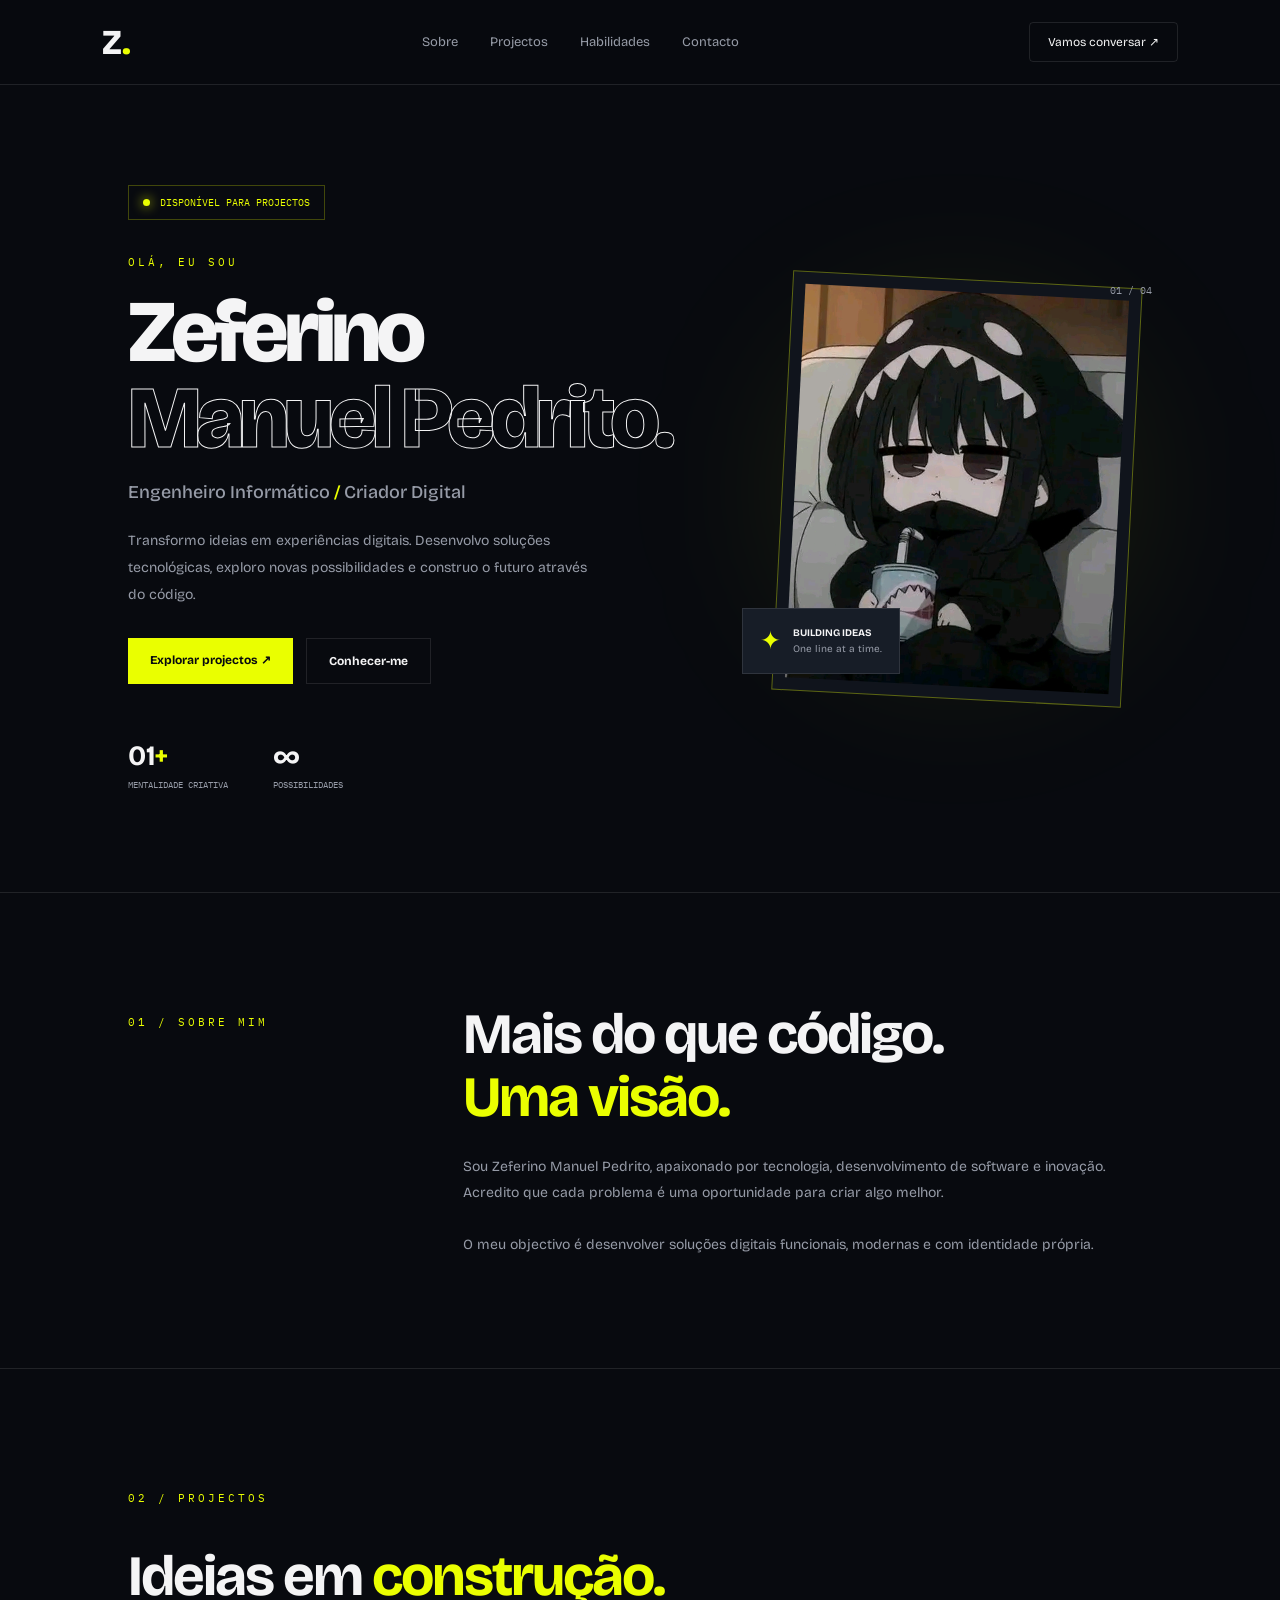
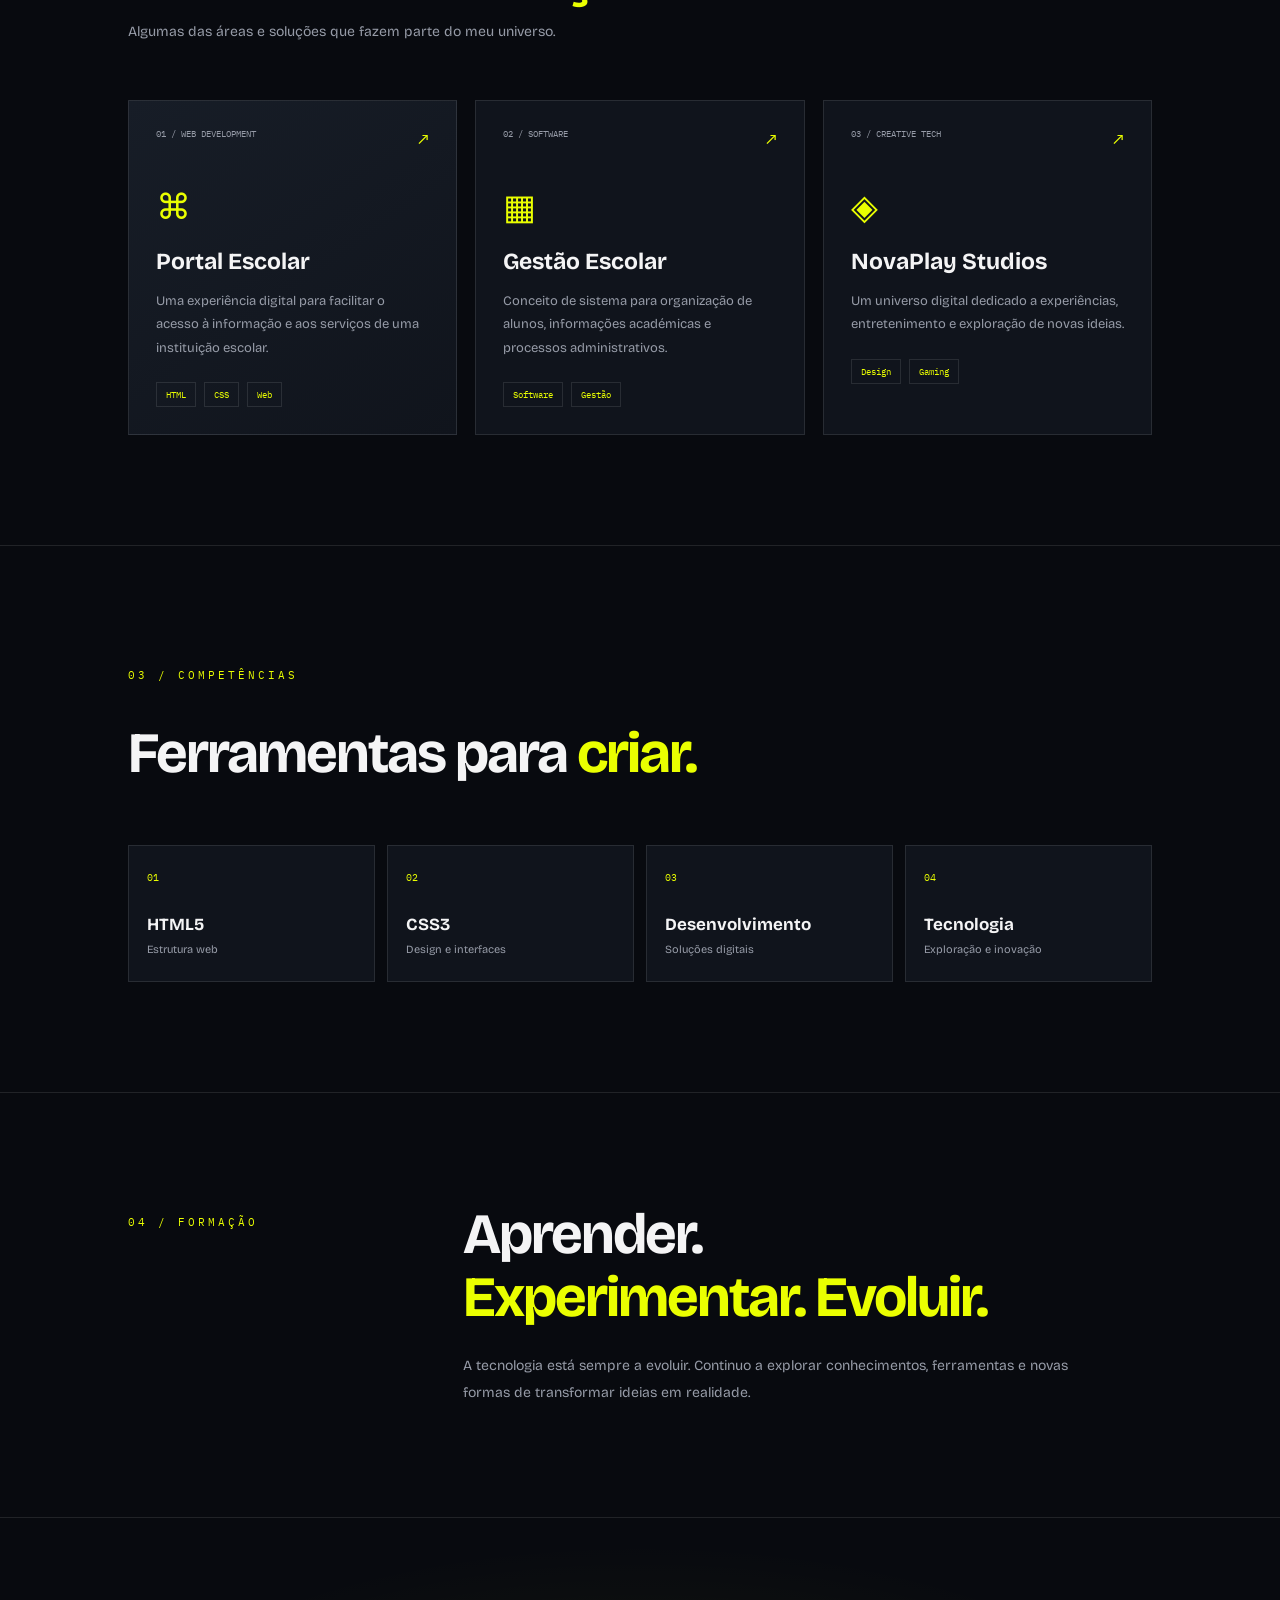
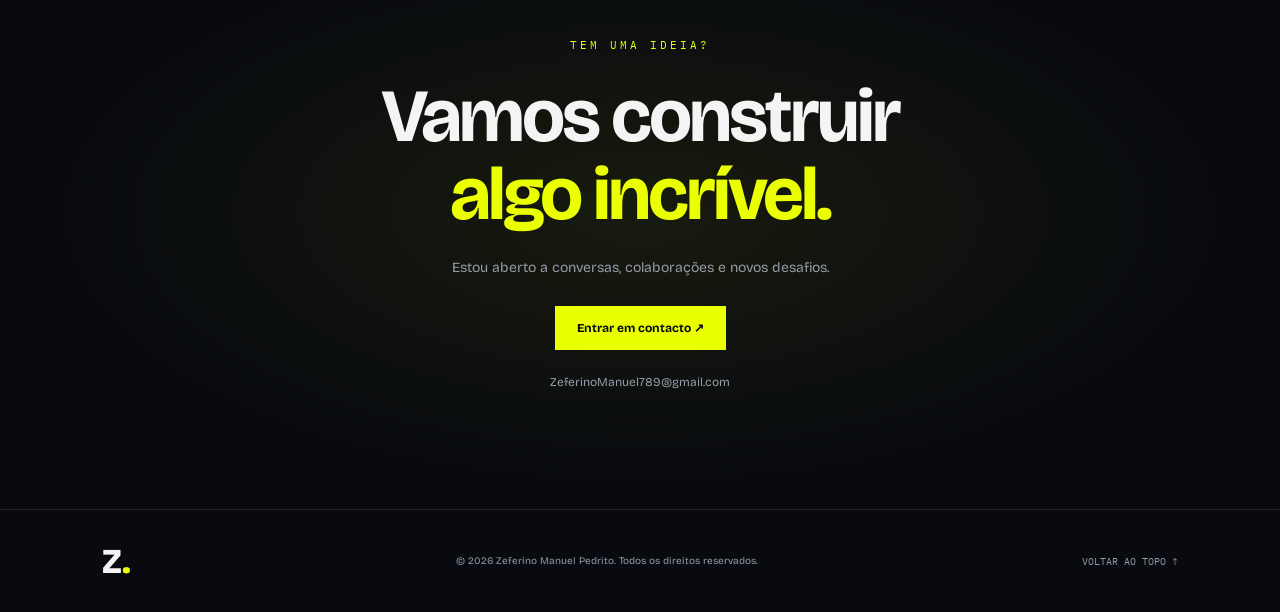
==== index.html @ 8aea96dc "Add files via upload" ====
<!DOCTYPE html>
<html lang="pt">
<head>
  <meta charset="UTF-8">
  <meta name="viewport" content="width=device-width, initial-scale=1.0">
  <meta name="theme-color" content="#080a0f">
  <meta name="description" content="Portfólio de Zeferino Manuel Pedrito, Engenheiro Informático.">
  <title>Zeferino Manuel Pedrito | Portfolio</title>
  <link rel="stylesheet" href="style.css">
</head>

<body>

<header class="navbar">
  <a href="#inicio" class="logo">Z<span>.</span></a>

  <nav>
    <a href="#sobre">Sobre</a>
    <a href="#projetos">Projectos</a>
    <a href="#habilidades">Habilidades</a>
    <a href="#contacto">Contacto</a>
  </nav>

  <a href="#contacto" class="nav-button">Vamos conversar ↗</a>
</header>

<main>

<section class="hero" id="inicio">
  <div class="hero-content">
    <div class="status">
      <span class="pulse"></span>
      DISPONÍVEL PARA PROJECTOS
    </div>

    <p class="eyebrow">OLÁ, EU SOU</p>

    <h1>Zeferino<br><span>Manuel Pedrito.</span></h1>

    <h2>Engenheiro Informático <span class="yellow">/</span> Criador Digital</h2>

    <p class="hero-description">
      Transformo ideias em experiências digitais.
      Desenvolvo soluções tecnológicas, exploro novas
      possibilidades e construo o futuro através do código.
    </p>

    <div class="hero-buttons">
      <a href="#projetos" class="primary-button">Explorar projectos ↗</a>
      <a href="#sobre" class="secondary-button">Conhecer-me</a>
    </div>

    <div class="hero-stats">
      <div>
        <strong>01<span>+</span></strong>
        <small>MENTALIDADE CRIATIVA</small>
      </div>
      <div>
        <strong>∞</strong>
        <small>POSSIBILIDADES</small>
      </div>
    </div>
  </div>

  <div class="hero-visual">
    <div class="visual-glow"></div>
    <div class="image-frame">
      <img src="assets/zeferino.jpg" alt="Avatar de Zeferino Manuel Pedrito">
    </div>
    <div class="floating-card">
      <span>✦</span>
      <div>
        <strong>BUILDING IDEAS</strong>
        <small>One line at a time.</small>
      </div>
    </div>
    <div class="visual-index">01 / 04</div>
  </div>
</section>

<section class="section about" id="sobre">
  <div class="section-label">01 / SOBRE MIM</div>

  <div class="section-content">
    <h2>Mais do que código.<br><span>Uma visão.</span></h2>

    <p>
      Sou Zeferino Manuel Pedrito, apaixonado por tecnologia,
      desenvolvimento de software e inovação.
      Acredito que cada problema é uma oportunidade para
      criar algo melhor.
    </p>

    <p>
      O meu objectivo é desenvolver soluções digitais
      funcionais, modernas e com identidade própria.
    </p>
  </div>
</section>

<section class="section projects" id="projetos">
  <div class="section-label">02 / PROJECTOS</div>

  <div class="section-heading">
    <h2>Ideias em <span>construção.</span></h2>
    <p>Algumas das áreas e soluções que fazem parte do meu universo.</p>
  </div>

  <div class="project-grid">

    <article class="project-card project-featured">
      <div class="project-top">
        <span>01 / WEB DEVELOPMENT</span>
        <span class="project-arrow">↗</span>
      </div>
      <div class="project-icon">⌘</div>
      <h3>Portal Escolar</h3>
      <p>
        Uma experiência digital para facilitar o acesso
        à informação e aos serviços de uma instituição escolar.
      </p>
      <div class="tags">
        <span>HTML</span><span>CSS</span><span>Web</span>
      </div>
    </article>

    <article class="project-card">
      <div class="project-top">
        <span>02 / SOFTWARE</span>
        <span class="project-arrow">↗</span>
      </div>
      <div class="project-icon">▦</div>
      <h3>Gestão Escolar</h3>
      <p>
        Conceito de sistema para organização de alunos,
        informações académicas e processos administrativos.
      </p>
      <div class="tags">
        <span>Software</span><span>Gestão</span>
      </div>
    </article>

    <article class="project-card">
      <div class="project-top">
        <span>03 / CREATIVE TECH</span>
        <span class="project-arrow">↗</span>
      </div>
      <div class="project-icon">◈</div>
      <h3>NovaPlay Studios</h3>
      <p>
        Um universo digital dedicado a experiências,
        entretenimento e exploração de novas ideias.
      </p>
      <div class="tags">
        <span>Design</span><span>Gaming</span>
      </div>
    </article>

  </div>
</section>

<section class="section skills" id="habilidades">
  <div class="section-label">03 / COMPETÊNCIAS</div>

  <div class="section-heading">
    <h2>Ferramentas para <span>criar.</span></h2>
  </div>

  <div class="skills-grid">
    <div class="skill"><span>01</span><strong>HTML5</strong><small>Estrutura web</small></div>
    <div class="skill"><span>02</span><strong>CSS3</strong><small>Design e interfaces</small></div>
    <div class="skill"><span>03</span><strong>Desenvolvimento</strong><small>Soluções digitais</small></div>
    <div class="skill"><span>04</span><strong>Tecnologia</strong><small>Exploração e inovação</small></div>
  </div>
</section>

<section class="section formation" id="formacao">
  <div class="section-label">04 / FORMAÇÃO</div>
  <div class="section-content">
    <h2>Aprender.<br><span>Experimentar. Evoluir.</span></h2>
    <p>
      A tecnologia está sempre a evoluir.
      Continuo a explorar conhecimentos, ferramentas
      e novas formas de transformar ideias em realidade.
    </p>
  </div>
</section>

<section class="contact" id="contacto">
  <p class="eyebrow">TEM UMA IDEIA?</p>
  <h2>Vamos construir<br><span>algo incrível.</span></h2>
  <p>Estou aberto a conversas, colaborações e novos desafios.</p>

  <a href="mailto:ZeferinoManuel789@gmail.com" class="primary-button">
    Entrar em contacto ↗
  </a>

  <a class="email" href="mailto:ZeferinoManuel789@gmail.com">
    ZeferinoManuel789@gmail.com
  </a>
</section>

</main>

<footer>
  <a href="#inicio" class="logo">Z<span>.</span></a>
  <p>© 2026 Zeferino Manuel Pedrito. Todos os direitos reservados.</p>
  <a href="#inicio">VOLTAR AO TOPO ↑</a>
</footer>

</body>
</html>
---- style.css ----
@import url('https://fonts.googleapis.com/css2?family=Bricolage+Grotesque:wght@400;500;600;700;800&family=IBM+Plex+Mono:wght@400;500;600&display=swap');

:root {
  --bg: #080a0f;
  --surface: #10141c;
  --text: #f4f4f5;
  --muted: #969ba7;
  --yellow: #eaff00;
  --border: rgba(255,255,255,.10);
}

* {
  margin: 0;
  padding: 0;
  box-sizing: border-box;
}

html {
  scroll-behavior: smooth;
}

body {
  background: var(--bg);
  color: var(--text);
  font-family: 'Bricolage Grotesque', sans-serif;
  overflow-x: hidden;
}

a {
  text-decoration: none;
  color: inherit;
}

.navbar {
  height: 85px;
  padding: 0 8%;
  display: flex;
  align-items: center;
  justify-content: space-between;
  border-bottom: 1px solid var(--border);
  position: sticky;
  top: 0;
  z-index: 10;
  background: rgba(8,10,15,.92);
  backdrop-filter: blur(15px);
}

.logo {
  font-size: 35px;
  font-weight: 800;
}

.logo span,
.yellow,
.eyebrow,
.section-content h2 span,
.section-heading h2 span,
.contact h2 span {
  color: var(--yellow);
}

.navbar nav {
  display: flex;
  gap: 32px;
}

.navbar nav a {
  font-size: 13px;
  color: var(--muted);
  transition: .3s;
}

.navbar nav a:hover {
  color: var(--yellow);
}

.nav-button {
  border: 1px solid var(--border);
  padding: 12px 18px;
  font-size: 12px;
  border-radius: 4px;
}

.hero {
  min-height: 680px;
  padding: 100px 10%;
  display: grid;
  grid-template-columns: 1.2fr .8fr;
  align-items: center;
  gap: 50px;
  position: relative;
}

.hero-content {
  animation: appear 1s ease both;
}

.status {
  display: inline-flex;
  align-items: center;
  gap: 10px;
  font: 10px 'IBM Plex Mono', monospace;
  color: var(--yellow);
  border: 1px solid rgba(234,255,0,.25);
  padding: 10px 14px;
  margin-bottom: 35px;
}

.pulse {
  width: 7px;
  height: 7px;
  background: var(--yellow);
  border-radius: 50%;
  box-shadow: 0 0 12px var(--yellow);
}

.eyebrow,
.section-label {
  font: 11px 'IBM Plex Mono', monospace;
  letter-spacing: 3px;
  color: var(--yellow);
}

.hero h1 {
  font-size: clamp(48px, 7vw, 88px);
  line-height: .98;
  letter-spacing: -5px;
  margin: 20px 0;
  font-weight: 800;
}

.hero h1 span {
  color: transparent;
  -webkit-text-stroke: 1px var(--text);
}

.hero h2 {
  font-size: 18px;
  color: var(--muted);
  font-weight: 500;
}

.hero-description {
  max-width: 470px;
  color: var(--muted);
  line-height: 1.9;
  margin: 25px 0 30px;
  font-size: 14px;
}

.hero-buttons {
  display: flex;
  flex-wrap: wrap;
  gap: 13px;
}

.primary-button,
.secondary-button {
  display: inline-block;
  padding: 15px 22px;
  font-size: 12px;
  font-weight: 700;
  transition: .3s;
}

.primary-button {
  background: var(--yellow);
  color: #080a0f;
}

.primary-button:hover {
  background: white;
  transform: translateY(-3px);
}

.secondary-button {
  border: 1px solid var(--border);
}

.secondary-button:hover {
  border-color: var(--yellow);
}

.hero-stats {
  display: flex;
  gap: 45px;
  margin-top: 55px;
}

.hero-stats strong {
  display: block;
  font-size: 28px;
}

.hero-stats strong span {
  color: var(--yellow);
}

.hero-stats small {
  color: var(--muted);
  font: 9px 'IBM Plex Mono', monospace;
}

.hero-visual {
  position: relative;
  display: flex;
  align-items: center;
  justify-content: center;
  min-height: 440px;
}

.visual-glow {
  position: absolute;
  width: 320px;
  height: 320px;
  background: rgba(234,255,0,.10);
  filter: blur(90px);
  border-radius: 50%;
}

.image-frame {
  width: min(100%, 350px);
  height: 420px;
  position: relative;
  border: 1px solid rgba(234,255,0,.35);
  padding: 12px;
  transform: rotate(3deg);
  background: var(--surface);
}

.image-frame img {
  width: 100%;
  height: 100%;
  object-fit: cover;
  object-position: center;
}

.floating-card {
  position: absolute;
  bottom: 35px;
  left: -20px;
  background: #171d27;
  border: 1px solid var(--border);
  padding: 17px;
  display: flex;
  align-items: center;
  gap: 12px;
}

.floating-card > span {
  color: var(--yellow);
  font-size: 25px;
}

.floating-card strong,
.floating-card small {
  display: block;
  font-size: 10px;
}

.floating-card small {
  color: var(--muted);
  margin-top: 4px;
}

.visual-index {
  position: absolute;
  top: 15px;
  right: 0;
  font: 10px 'IBM Plex Mono', monospace;
  color: var(--muted);
}

.section {
  padding: 110px 10%;
  border-top: 1px solid var(--border);
  display: grid;
  grid-template-columns: .6fr 1.4fr;
  gap: 40px;
}

.section-label {
  padding-top: 12px;
}

.section-content h2,
.section-heading h2 {
  font-size: clamp(35px, 5vw, 57px);
  line-height: 1.1;
  letter-spacing: -2px;
}

.section-content p {
  color: var(--muted);
  line-height: 1.9;
  font-size: 14px;
  max-width: 650px;
  margin-top: 25px;
}

.section-heading {
  grid-column: 1 / -1;
  margin-bottom: 20px;
}

.section-heading p {
  color: var(--muted);
  margin-top: 15px;
  font-size: 14px;
}

.project-grid {
  grid-column: 1 / -1;
  display: grid;
  grid-template-columns: repeat(3, 1fr);
  gap: 18px;
}

.project-card {
  background: var(--surface);
  border: 1px solid var(--border);
  padding: 27px;
  min-height: 300px;
  transition: .3s;
}

.project-card:hover {
  transform: translateY(-7px);
  border-color: rgba(234,255,0,.5);
}

.project-featured {
  background: linear-gradient(145deg, #171d27, #10141c);
}

.project-top {
  display: flex;
  justify-content: space-between;
  color: var(--muted);
  font: 9px 'IBM Plex Mono', monospace;
}

.project-arrow {
  color: var(--yellow);
  font-size: 18px;
}

.project-icon {
  font-size: 35px;
  color: var(--yellow);
  margin: 35px 0 20px;
}

.project-card h3 {
  font-size: 23px;
}

.project-card p {
  font-size: 13px;
  color: var(--muted);
  line-height: 1.8;
  margin: 15px 0 22px;
}

.tags {
  display: flex;
  flex-wrap: wrap;
  gap: 8px;
}

.tags span {
  border: 1px solid var(--border);
  padding: 6px 9px;
  color: var(--yellow);
  font: 9px 'IBM Plex Mono', monospace;
}

.skills-grid {
  grid-column: 1 / -1;
  display: grid;
  grid-template-columns: repeat(4, 1fr);
  gap: 12px;
}

.skill {
  padding: 25px 18px;
  background: var(--surface);
  border: 1px solid var(--border);
}

.skill span,
.skill strong,
.skill small {
  display: block;
}

.skill span {
  color: var(--yellow);
  font: 10px 'IBM Plex Mono', monospace;
  margin-bottom: 30px;
}

.skill strong {
  font-size: 17px;
}

.skill small {
  color: var(--muted);
  margin-top: 8px;
  font-size: 11px;
}

.contact {
  text-align: center;
  padding: 120px 20px;
  border-top: 1px solid var(--border);
  background: radial-gradient(ellipse at center, rgba(234,255,0,.07), transparent 65%);
}

.contact h2 {
  font-size: clamp(45px, 7vw, 75px);
  line-height: 1.05;
  margin: 25px 0;
  letter-spacing: -3px;
}

.contact > p:not(.eyebrow) {
  color: var(--muted);
  font-size: 14px;
  margin-bottom: 30px;
}

.email {
  display: block;
  color: var(--muted);
  font-size: 12px;
  margin-top: 25px;
}

footer {
  padding: 30px 8%;
  display: flex;
  align-items: center;
  justify-content: space-between;
  border-top: 1px solid var(--border);
  gap: 20px;
}

footer p,
footer > a:last-child {
  color: var(--muted);
  font-size: 10px;
}

footer > a:last-child {
  font-family: 'IBM Plex Mono', monospace;
}

@keyframes appear {
  from {
    opacity: 0;
    transform: translateY(25px);
  }
  to {
    opacity: 1;
    transform: translateY(0);
  }
}

@media (max-width: 850px) {
  .navbar {
    padding: 0 5%;
  }

  .navbar nav {
    gap: 14px;
  }

  .navbar nav a {
    font-size: 11px;
  }

  .nav-button {
    display: none;
  }

  .hero {
    padding: 80px 7%;
    grid-template-columns: 1fr;
  }

  .hero-visual {
    min-height: 430px;
  }

  .section {
    padding: 80px 7%;
    grid-template-columns: 1fr;
    gap: 25px;
  }

  .project-grid {
    grid-template-columns: 1fr 1fr;
  }

  .skills-grid {
    grid-template-columns: 1fr 1fr;
  }
}

@media (max-width: 520px) {
  .navbar {
    height: 70px;
  }

  .navbar nav {
    gap: 10px;
  }

  .navbar nav a {
    font-size: 10px;
  }

  .logo {
    font-size: 29px;
  }

  .hero {
    padding: 65px 6%;
  }

  .hero h1 {
    font-size: 54px;
    letter-spacing: -3px;
  }

  .hero h2 {
    font-size: 15px;
  }

  .hero-visual {
    min-height: 370px;
  }

  .image-frame {
    height: 350px;
    max-width: 290px;
  }

  .floating-card {
    left: 0;
    bottom: 10px;
  }

  .project-grid,
  .skills-grid {
    grid-template-columns: 1fr;
  }

  .section {
    padding: 70px 6%;
  }

  .contact {
    padding: 90px 20px;
  }

  footer {
    flex-direction: column;
    text-align: center;
  }
}
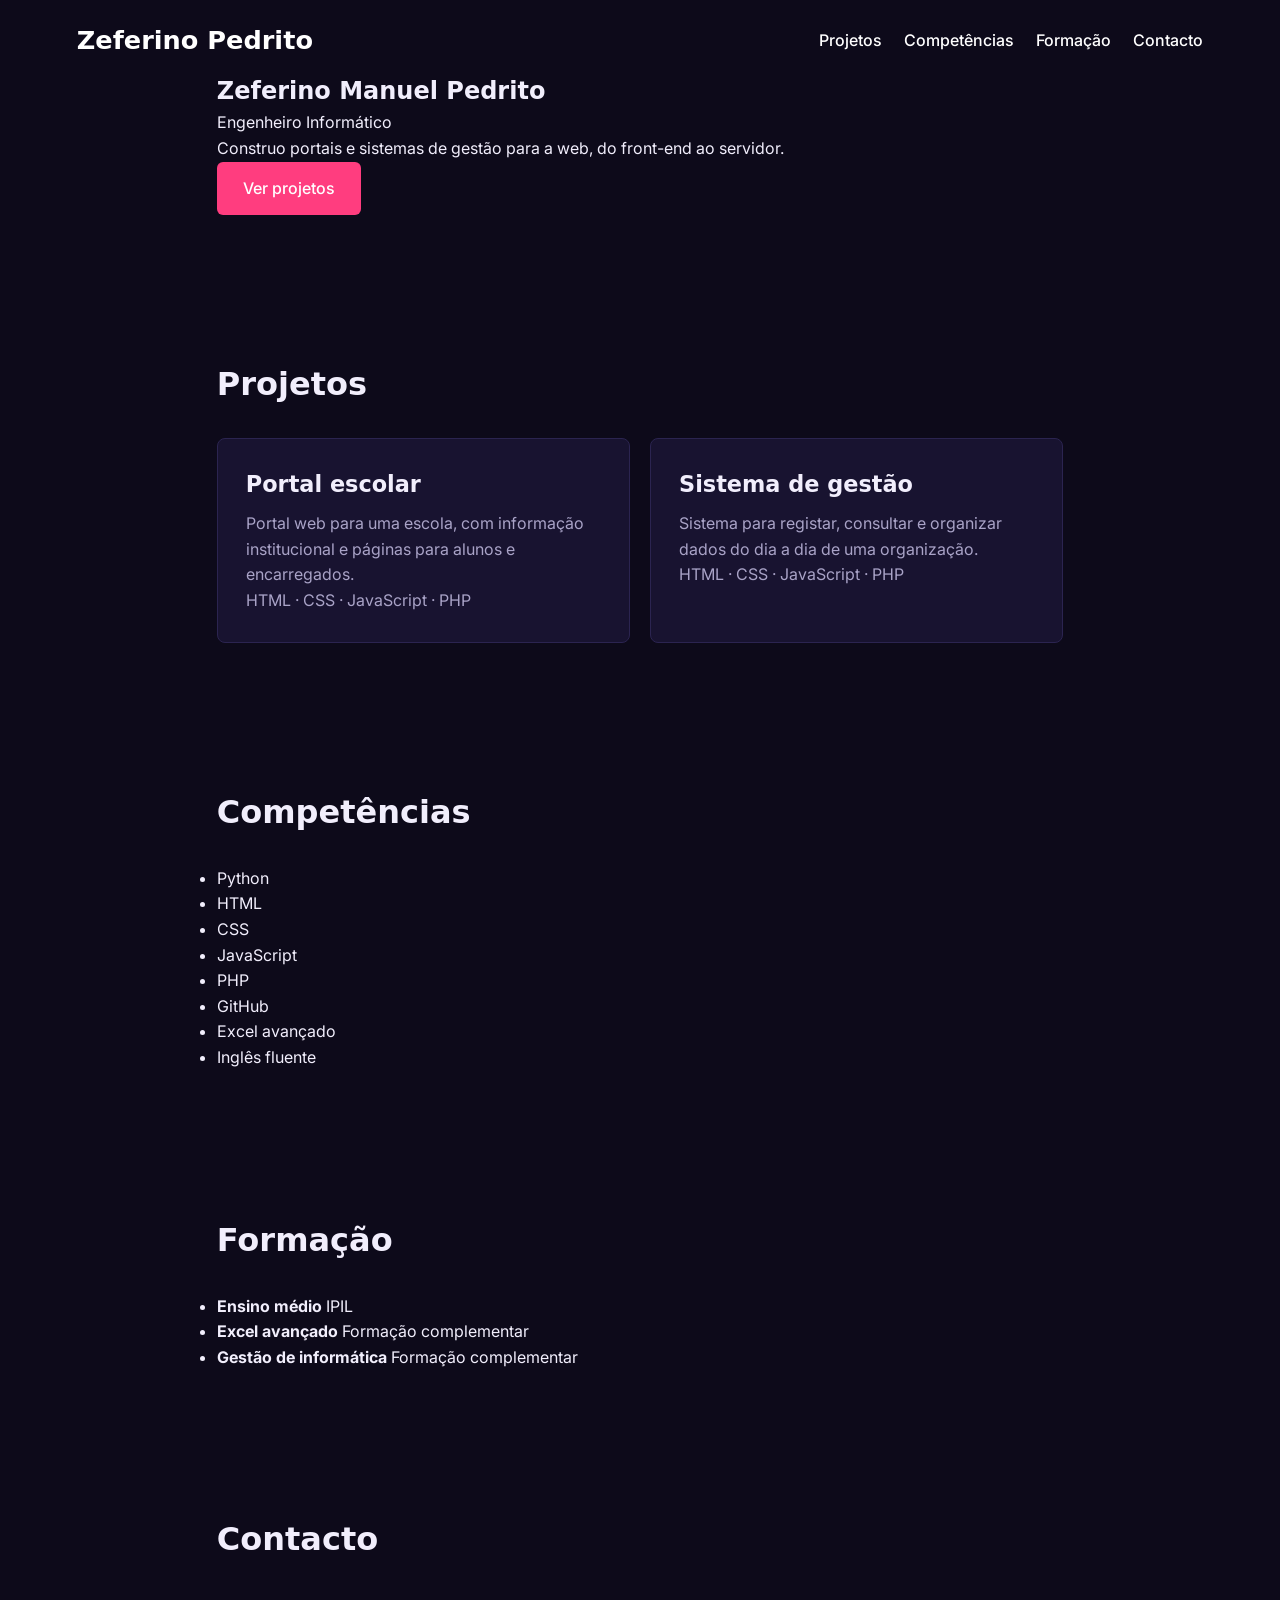
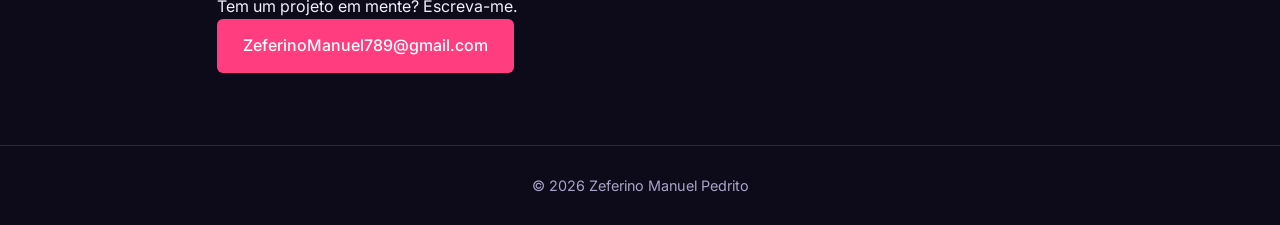
==== commit b55747e2: "Add files via upload" ====
--- a/index.html
+++ b/index.html
@@ -1,213 +1,81 @@
-
 <!DOCTYPE html>
 <html lang="pt">
 <head>
   <meta charset="UTF-8">
-  <meta name="viewport" content="width=device-width, initial-scale=1.0">
-  <meta name="theme-color" content="#080a0f">
-  <meta name="description" content="Portfólio de Zeferino Manuel Pedrito, Engenheiro Informático.">
-  <title>Zeferino Manuel Pedrito | Portfolio</title>
+  <meta name="viewport" content="width=device-width, initial-scale=1">
+  <title>Zeferino Manuel Pedrito | Engenheiro Informático</title>
+  <link rel="preconnect" href="https://fonts.googleapis.com">
+  <link rel="preconnect" href="https://fonts.gstatic.com" crossorigin>
+  <link href="https://fonts.googleapis.com/css2?family=Sora:wght@500;700&family=Inter:wght@400;500&display=swap" rel="stylesheet">
   <link rel="stylesheet" href="style.css">
 </head>
+<body>
+  <header class="topo">
+    <a class="logo" href="#inicio">Zeferino Pedrito</a>
+    <nav>
+      <a href="#projetos">Projetos</a>
+      <a href="#competencias">Competências</a>
+      <a href="#formacao">Formação</a>
+      <a href="#contacto">Contacto</a>
+    </nav>
+  </header>
 
-<body>
+  <main>
+    <section class="hero" id="inicio">
+      <h1>Zeferino Manuel Pedrito</h1>
+      <p class="funcao">Engenheiro Informático</p>
+      <p class="intro">Construo portais e sistemas de gestão para a web, do front-end ao servidor.</p>
+      <a class="botao" href="#projetos">Ver projetos</a>
+    </section>
 
-<header class="navbar">
-  <a href="#inicio" class="logo">Z<span>.</span></a>
+    <section id="projetos">
+      <h2>Projetos</h2>
+      <div class="grelha">
+        <article class="cartao">
+          <h3>Portal escolar</h3>
+          <p>Portal web para uma escola, com informação institucional e páginas para alunos e encarregados.</p>
+          <p class="tecnologias">HTML · CSS · JavaScript · PHP</p>
+        </article>
+        <article class="cartao">
+          <h3>Sistema de gestão</h3>
+          <p>Sistema para registar, consultar e organizar dados do dia a dia de uma organização.</p>
+          <p class="tecnologias">HTML · CSS · JavaScript · PHP</p>
+        </article>
+      </div>
+    </section>
 
-  <nav>
-    <a href="#sobre">Sobre</a>
-    <a href="#projetos">Projectos</a>
-    <a href="#habilidades">Habilidades</a>
-    <a href="#contacto">Contacto</a>
-  </nav>
+    <section id="competencias">
+      <h2>Competências</h2>
+      <ul class="lista">
+        <li>Python</li>
+        <li>HTML</li>
+        <li>CSS</li>
+        <li>JavaScript</li>
+        <li>PHP</li>
+        <li>GitHub</li>
+        <li>Excel avançado</li>
+        <li>Inglês fluente</li>
+      </ul>
+    </section>
 
-  <a href="#contacto" class="nav-button">Vamos conversar ↗</a>
-</header>
+    <section id="formacao">
+      <h2>Formação</h2>
+      <ul class="tempo">
+        <li><strong>Ensino médio</strong> IPIL</li>
+        <li><strong>Excel avançado</strong> Formação complementar</li>
+        <li><strong>Gestão de informática</strong> Formação complementar</li>
+      </ul>
+    </section>
 
-<main>
+    <section id="contacto">
+      <h2>Contacto</h2>
+      <p>Tem um projeto em mente? Escreva-me.</p>
+      <a class="botao" href="mailto:ZeferinoManuel789@gmail.com">ZeferinoManuel789@gmail.com</a>
+    </section>
+  </main>
 
-<section class="hero" id="inicio">
-  <div class="hero-content">
-    <div class="status">
-      <span class="pulse"></span>
-      DISPONÍVEL PARA PROJECTOS
-    </div>
-
-    <p class="eyebrow">OLÁ, EU SOU</p>
-
-    <h1>Zeferino<br><span>Manuel Pedrito.</span></h1>
-
-    <h2>Engenheiro Informático <span class="yellow">/</span> Criador Digital</h2>
-
-    <p class="hero-description">
-      Transformo ideias em experiências digitais.
-      Desenvolvo soluções tecnológicas, exploro novas
-      possibilidades e construo o futuro através do código.
-    </p>
-
-    <div class="hero-buttons">
-      <a href="#projetos" class="primary-button">Explorar projectos ↗</a>
-      <a href="#sobre" class="secondary-button">Conhecer-me</a>
-    </div>
-
-    <div class="hero-stats">
-      <div>
-        <strong>01<span>+</span></strong>
-        <small>MENTALIDADE CRIATIVA</small>
-      </div>
-      <div>
-        <strong>∞</strong>
-        <small>POSSIBILIDADES</small>
-      </div>
-    </div>
-  </div>
-
-  <div class="hero-visual">
-    <div class="visual-glow"></div>
-    <div class="image-frame">
-      <img src="assets/zeferino.jpg" alt="Avatar de Zeferino Manuel Pedrito">
-    </div>
-    <div class="floating-card">
-      <span>✦</span>
-      <div>
-        <strong>BUILDING IDEAS</strong>
-        <small>One line at a time.</small>
-      </div>
-    </div>
-    <div class="visual-index">01 / 04</div>
-  </div>
-</section>
-
-<section class="section about" id="sobre">
-  <div class="section-label">01 / SOBRE MIM</div>
-
-  <div class="section-content">
-    <h2>Mais do que código.<br><span>Uma visão.</span></h2>
-
-    <p>
-      Sou Zeferino Manuel Pedrito, apaixonado por tecnologia,
-      desenvolvimento de software e inovação.
-      Acredito que cada problema é uma oportunidade para
-      criar algo melhor.
-    </p>
-
-    <p>
-      O meu objectivo é desenvolver soluções digitais
-      funcionais, modernas e com identidade própria.
-    </p>
-  </div>
-</section>
-
-<section class="section projects" id="projetos">
-  <div class="section-label">02 / PROJECTOS</div>
-
-  <div class="section-heading">
-    <h2>Ideias em <span>construção.</span></h2>
-    <p>Algumas das áreas e soluções que fazem parte do meu universo.</p>
-  </div>
-
-  <div class="project-grid">
-
-    <article class="project-card project-featured">
-      <div class="project-top">
-        <span>01 / WEB DEVELOPMENT</span>
-        <span class="project-arrow">↗</span>
-      </div>
-      <div class="project-icon">⌘</div>
-      <h3>Portal Escolar</h3>
-      <p>
-        Uma experiência digital para facilitar o acesso
-        à informação e aos serviços de uma instituição escolar.
-      </p>
-      <div class="tags">
-        <span>HTML</span><span>CSS</span><span>Web</span>
-      </div>
-    </article>
-
-    <article class="project-card">
-      <div class="project-top">
-        <span>02 / SOFTWARE</span>
-        <span class="project-arrow">↗</span>
-      </div>
-      <div class="project-icon">▦</div>
-      <h3>Gestão Escolar</h3>
-      <p>
-        Conceito de sistema para organização de alunos,
-        informações académicas e processos administrativos.
-      </p>
-      <div class="tags">
-        <span>Software</span><span>Gestão</span>
-      </div>
-    </article>
-
-    <article class="project-card">
-      <div class="project-top">
-        <span>03 / CREATIVE TECH</span>
-        <span class="project-arrow">↗</span>
-      </div>
-      <div class="project-icon">◈</div>
-      <h3>NovaPlay Studios</h3>
-      <p>
-        Um universo digital dedicado a experiências,
-        entretenimento e exploração de novas ideias.
-      </p>
-      <div class="tags">
-        <span>Design</span><span>Gaming</span>
-      </div>
-    </article>
-
-  </div>
-</section>
-
-<section class="section skills" id="habilidades">
-  <div class="section-label">03 / COMPETÊNCIAS</div>
-
-  <div class="section-heading">
-    <h2>Ferramentas para <span>criar.</span></h2>
-  </div>
-
-  <div class="skills-grid">
-    <div class="skill"><span>01</span><strong>HTML5</strong><small>Estrutura web</small></div>
-    <div class="skill"><span>02</span><strong>CSS3</strong><small>Design e interfaces</small></div>
-    <div class="skill"><span>03</span><strong>Desenvolvimento</strong><small>Soluções digitais</small></div>
-    <div class="skill"><span>04</span><strong>Tecnologia</strong><small>Exploração e inovação</small></div>
-  </div>
-</section>
-
-<section class="section formation" id="formacao">
-  <div class="section-label">04 / FORMAÇÃO</div>
-  <div class="section-content">
-    <h2>Aprender.<br><span>Experimentar. Evoluir.</span></h2>
-    <p>
-      A tecnologia está sempre a evoluir.
-      Continuo a explorar conhecimentos, ferramentas
-      e novas formas de transformar ideias em realidade.
-    </p>
-  </div>
-</section>
-
-<section class="contact" id="contacto">
-  <p class="eyebrow">TEM UMA IDEIA?</p>
-  <h2>Vamos construir<br><span>algo incrível.</span></h2>
-  <p>Estou aberto a conversas, colaborações e novos desafios.</p>
-
-  <a href="mailto:ZeferinoManuel789@gmail.com" class="primary-button">
-    Entrar em contacto ↗
-  </a>
-
-  <a class="email" href="mailto:ZeferinoManuel789@gmail.com">
-    ZeferinoManuel789@gmail.com
-  </a>
-</section>
-
-</main>
-
-<footer>
-  <a href="#inicio" class="logo">Z<span>.</span></a>
-  <p>© 2026 Zeferino Manuel Pedrito. Todos os direitos reservados.</p>
-  <a href="#inicio">VOLTAR AO TOPO ↑</a>
-</footer>
-
+  <footer>
+    <p>© 2026 Zeferino Manuel Pedrito</p>
+  </footer>
 </body>
-</html>
+</html>
--- a/style.css
+++ b/style.css
@@ -1,575 +1,105 @@
-
-
-@import url('https://fonts.googleapis.com/css2?family=Bricolage+Grotesque:wght@400;500;600;700;800&family=IBM+Plex+Mono:wght@400;500;600&display=swap');
-
 :root {
-  --bg: #080a0f;
-  --surface: #10141c;
-  --text: #f4f4f5;
-  --muted: #969ba7;
-  --yellow: #eaff00;
-  --border: rgba(255,255,255,.10);
+  --fundo: #0d0a1a;
+  --superficie: #181330;
+  --texto: #f1eefc;
+  --suave: #a9a3c7;
+  --acento: #ff3d7f;
+  --linha: #2b2450;
 }
 
-* {
-  margin: 0;
-  padding: 0;
-  box-sizing: border-box;
+* { box-sizing: border-box; margin: 0; padding: 0; }
+html { scroll-behavior: smooth; }
+
+body {
+  font-family: "Inter", system-ui, sans-serif;
+  background: var(--fundo);
+  color: var(--texto);
+  line-height: 1.6;
 }
 
-html {
-  scroll-behavior: smooth;
+h1, h2, h3, .logo { font-family: "Rajdhani", system-ui, sans-serif; }
+
+a:focus-visible { outline: 3px solid var(--acento); outline-offset: 3px; }
+
+/* Cabeçalho por cima do vídeo */
+.topo {
+  position: absolute;
+  top: 0; left: 0; right: 0;
+  z-index: 10;
+  display: flex;
+  justify-content: space-between;
+  align-items: center;
+  padding: 20px 6vw;
 }
+.logo { font-size: 1.6rem; font-weight: 700; color: #fff; text-decoration: none; }
+.topo nav { display: flex; gap: 22px; }
+.topo nav a { color: #fff; text-decoration: none; font-weight: 500; }
+.topo nav a:hover { color: var(--acento); }
 
-body {
-  background: var(--bg);
-  color: var(--text);
-  font-family: 'Bricolage Grotesque', sans-serif;
-  overflow-x: hidden;
+/* Capa com vídeo (assets/video.mp4) */
+.capa {
+  position: relative;
+  min-height: 100vh;
+  display: flex;
+  align-items: flex-end;
+  overflow: hidden;
+  background: var(--fundo);
 }
-
-a {
-  text-decoration: none;
-  color: inherit;
-}
-
-.navbar {
-  height: 85px;
-  padding: 0 8%;
-  display: flex;
-  align-items: center;
-  justify-content: space-between;
-  border-bottom: 1px solid var(--border);
-  position: sticky;
-  top: 0;
-  z-index: 10;
-  background: rgba(8,10,15,.92);
-  backdrop-filter: blur(15px);
-}
-
-.logo {
-  font-size: 35px;
-  font-weight: 800;
-}
-
-.logo span,
-.yellow,
-.eyebrow,
-.section-content h2 span,
-.section-heading h2 span,
-.contact h2 span {
-  color: var(--yellow);
-}
-
-.navbar nav {
-  display: flex;
-  gap: 32px;
-}
-
-.navbar nav a {
-  font-size: 13px;
-  color: var(--muted);
-  transition: .3s;
-}
-
-.navbar nav a:hover {
-  color: var(--yellow);
-}
-
-.nav-button {
-  border: 1px solid var(--border);
-  padding: 12px 18px;
-  font-size: 12px;
-  border-radius: 4px;
-}
-
-.hero {
-  min-height: 680px;
-  padding: 100px 10%;
-  display: grid;
-  grid-template-columns: 1.2fr .8fr;
-  align-items: center;
-  gap: 50px;
-  position: relative;
-}
-
-.hero-content {
-  animation: appear 1s ease both;
-}
-
-.status {
-  display: inline-flex;
-  align-items: center;
-  gap: 10px;
-  font: 10px 'IBM Plex Mono', monospace;
-  color: var(--yellow);
-  border: 1px solid rgba(234,255,0,.25);
-  padding: 10px 14px;
-  margin-bottom: 35px;
-}
-
-.pulse {
-  width: 7px;
-  height: 7px;
-  background: var(--yellow);
-  border-radius: 50%;
-  box-shadow: 0 0 12px var(--yellow);
-}
-
-.eyebrow,
-.section-label {
-  font: 11px 'IBM Plex Mono', monospace;
-  letter-spacing: 3px;
-  color: var(--yellow);
-}
-
-.hero h1 {
-  font-size: clamp(48px, 7vw, 88px);
-  line-height: .98;
-  letter-spacing: -5px;
-  margin: 20px 0;
-  font-weight: 800;
-}
-
-.hero h1 span {
-  color: transparent;
-  -webkit-text-stroke: 1px var(--text);
-}
-
-.hero h2 {
-  font-size: 18px;
-  color: var(--muted);
-  font-weight: 500;
-}
-
-.hero-description {
-  max-width: 470px;
-  color: var(--muted);
-  line-height: 1.9;
-  margin: 25px 0 30px;
-  font-size: 14px;
-}
-
-.hero-buttons {
-  display: flex;
-  flex-wrap: wrap;
-  gap: 13px;
-}
-
-.primary-button,
-.secondary-button {
-  display: inline-block;
-  padding: 15px 22px;
-  font-size: 12px;
-  font-weight: 700;
-  transition: .3s;
-}
-
-.primary-button {
-  background: var(--yellow);
-  color: #080a0f;
-}
-
-.primary-button:hover {
-  background: white;
-  transform: translateY(-3px);
-}
-
-.secondary-button {
-  border: 1px solid var(--border);
-}
-
-.secondary-button:hover {
-  border-color: var(--yellow);
-}
-
-.hero-stats {
-  display: flex;
-  gap: 45px;
-  margin-top: 55px;
-}
-
-.hero-stats strong {
-  display: block;
-  font-size: 28px;
-}
-
-.hero-stats strong span {
-  color: var(--yellow);
-}
-
-.hero-stats small {
-  color: var(--muted);
-  font: 9px 'IBM Plex Mono', monospace;
-}
-
-.hero-visual {
-  position: relative;
-  display: flex;
-  align-items: center;
-  justify-content: center;
-  min-height: 440px;
-}
-
-.visual-glow {
+.capa-video {
   position: absolute;
-  width: 320px;
-  height: 320px;
-  background: rgba(234,255,0,.10);
-  filter: blur(90px);
-  border-radius: 50%;
-}
-
-.image-frame {
-  width: min(100%, 350px);
-  height: 420px;
-  position: relative;
-  border: 1px solid rgba(234,255,0,.35);
-  padding: 12px;
-  transform: rotate(3deg);
-  background: var(--surface);
-}
-
-.image-frame img {
+  inset: 0;
   width: 100%;
   height: 100%;
   object-fit: cover;
-  object-position: center;
+}
+.capa-sombra {
+  position: absolute;
+  inset: 0;
+  background: linear-gradient(to top, rgba(13, 10, 26, 0.95) 0%, rgba(13, 10, 26, 0.2) 60%);
+}
+.capa-texto {
+  position: relative;
+  padding: 0 6vw 12vh;
+  max-width: 760px;
+}
+.capa-texto h1 {
+  font-size: clamp(2.6rem, 8vw, 5rem);
+  line-height: 1;
+  margin-bottom: 16px;
+}
+.capa-texto p { color: var(--suave); font-size: 1.15rem; margin-bottom: 28px; }
+
+.botao {
+  display: inline-block;
+  background: var(--acento);
+  color: #fff;
+  padding: 14px 26px;
+  border-radius: 6px;
+  text-decoration: none;
+  font-weight: 500;
+  transition: background 0.2s;
+}
+.botao:hover { background: #e02468; }
+
+main { max-width: 1000px; margin: 0 auto; padding: 0 6vw; }
+section { padding: 72px 0; }
+h2 { font-size: 2rem; margin-bottom: 28px; }
+
+.grelha { display: grid; grid-template-columns: repeat(auto-fit, minmax(240px, 1fr)); gap: 20px; }
+.cartao {
+  background: var(--superficie);
+  border: 1px solid var(--linha);
+  border-radius: 8px;
+  padding: 28px;
+  min-height: 160px;
+}
+.cartao h3 { font-size: 1.4rem; margin-bottom: 8px; }
+.cartao p, .texto { color: var(--suave); max-width: 60ch; }
+#contacto .texto { margin-bottom: 20px; }
+
+footer { text-align: center; padding: 28px; color: var(--suave); border-top: 1px solid var(--linha); font-size: 0.9rem; }
+
+@media (prefers-reduced-motion: reduce) {
+  .capa-video { display: none; }
 }
 
-.floating-card {
-  position: absolute;
-  bottom: 35px;
-  left: -20px;
-  background: #171d27;
-  border: 1px solid var(--border);
-  padding: 17px;
-  display: flex;
-  align-items: center;
-  gap: 12px;
-}
-
-.floating-card > span {
-  color: var(--yellow);
-  font-size: 25px;
-}
-
-.floating-card strong,
-.floating-card small {
-  display: block;
-  font-size: 10px;
-}
-
-.floating-card small {
-  color: var(--muted);
-  margin-top: 4px;
-}
-
-.visual-index {
-  position: absolute;
-  top: 15px;
-  right: 0;
-  font: 10px 'IBM Plex Mono', monospace;
-  color: var(--muted);
-}
-
-.section {
-  padding: 110px 10%;
-  border-top: 1px solid var(--border);
-  display: grid;
-  grid-template-columns: .6fr 1.4fr;
-  gap: 40px;
-}
-
-.section-label {
-  padding-top: 12px;
-}
-
-.section-content h2,
-.section-heading h2 {
-  font-size: clamp(35px, 5vw, 57px);
-  line-height: 1.1;
-  letter-spacing: -2px;
-}
-
-.section-content p {
-  color: var(--muted);
-  line-height: 1.9;
-  font-size: 14px;
-  max-width: 650px;
-  margin-top: 25px;
-}
-
-.section-heading {
-  grid-column: 1 / -1;
-  margin-bottom: 20px;
-}
-
-.section-heading p {
-  color: var(--muted);
-  margin-top: 15px;
-  font-size: 14px;
-}
-
-.project-grid {
-  grid-column: 1 / -1;
-  display: grid;
-  grid-template-columns: repeat(3, 1fr);
-  gap: 18px;
-}
-
-.project-card {
-  background: var(--surface);
-  border: 1px solid var(--border);
-  padding: 27px;
-  min-height: 300px;
-  transition: .3s;
-}
-
-.project-card:hover {
-  transform: translateY(-7px);
-  border-color: rgba(234,255,0,.5);
-}
-
-.project-featured {
-  background: linear-gradient(145deg, #171d27, #10141c);
-}
-
-.project-top {
-  display: flex;
-  justify-content: space-between;
-  color: var(--muted);
-  font: 9px 'IBM Plex Mono', monospace;
-}
-
-.project-arrow {
-  color: var(--yellow);
-  font-size: 18px;
-}
-
-.project-icon {
-  font-size: 35px;
-  color: var(--yellow);
-  margin: 35px 0 20px;
-}
-
-.project-card h3 {
-  font-size: 23px;
-}
-
-.project-card p {
-  font-size: 13px;
-  color: var(--muted);
-  line-height: 1.8;
-  margin: 15px 0 22px;
-}
-
-.tags {
-  display: flex;
-  flex-wrap: wrap;
-  gap: 8px;
-}
-
-.tags span {
-  border: 1px solid var(--border);
-  padding: 6px 9px;
-  color: var(--yellow);
-  font: 9px 'IBM Plex Mono', monospace;
-}
-
-.skills-grid {
-  grid-column: 1 / -1;
-  display: grid;
-  grid-template-columns: repeat(4, 1fr);
-  gap: 12px;
-}
-
-.skill {
-  padding: 25px 18px;
-  background: var(--surface);
-  border: 1px solid var(--border);
-}
-
-.skill span,
-.skill strong,
-.skill small {
-  display: block;
-}
-
-.skill span {
-  color: var(--yellow);
-  font: 10px 'IBM Plex Mono', monospace;
-  margin-bottom: 30px;
-}
-
-.skill strong {
-  font-size: 17px;
-}
-
-.skill small {
-  color: var(--muted);
-  margin-top: 8px;
-  font-size: 11px;
-}
-
-.contact {
-  text-align: center;
-  padding: 120px 20px;
-  border-top: 1px solid var(--border);
-  background: radial-gradient(ellipse at center, rgba(234,255,0,.07), transparent 65%);
-}
-
-.contact h2 {
-  font-size: clamp(45px, 7vw, 75px);
-  line-height: 1.05;
-  margin: 25px 0;
-  letter-spacing: -3px;
-}
-
-.contact > p:not(.eyebrow) {
-  color: var(--muted);
-  font-size: 14px;
-  margin-bottom: 30px;
-}
-
-.email {
-  display: block;
-  color: var(--muted);
-  font-size: 12px;
-  margin-top: 25px;
-}
-
-footer {
-  padding: 30px 8%;
-  display: flex;
-  align-items: center;
-  justify-content: space-between;
-  border-top: 1px solid var(--border);
-  gap: 20px;
-}
-
-footer p,
-footer > a:last-child {
-  color: var(--muted);
-  font-size: 10px;
-}
-
-footer > a:last-child {
-  font-family: 'IBM Plex Mono', monospace;
-}
-
-@keyframes appear {
-  from {
-    opacity: 0;
-    transform: translateY(25px);
-  }
-  to {
-    opacity: 1;
-    transform: translateY(0);
-  }
-}
-
-@media (max-width: 850px) {
-  .navbar {
-    padding: 0 5%;
-  }
-
-  .navbar nav {
-    gap: 14px;
-  }
-
-  .navbar nav a {
-    font-size: 11px;
-  }
-
-  .nav-button {
-    display: none;
-  }
-
-  .hero {
-    padding: 80px 7%;
-    grid-template-columns: 1fr;
-  }
-
-  .hero-visual {
-    min-height: 430px;
-  }
-
-  .section {
-    padding: 80px 7%;
-    grid-template-columns: 1fr;
-    gap: 25px;
-  }
-
-  .project-grid {
-    grid-template-columns: 1fr 1fr;
-  }
-
-  .skills-grid {
-    grid-template-columns: 1fr 1fr;
-  }
-}
-
-@media (max-width: 520px) {
-  .navbar {
-    height: 70px;
-  }
-
-  .navbar nav {
-    gap: 10px;
-  }
-
-  .navbar nav a {
-    font-size: 10px;
-  }
-
-  .logo {
-    font-size: 29px;
-  }
-
-  .hero {
-    padding: 65px 6%;
-  }
-
-  .hero h1 {
-    font-size: 54px;
-    letter-spacing: -3px;
-  }
-
-  .hero h2 {
-    font-size: 15px;
-  }
-
-  .hero-visual {
-    min-height: 370px;
-  }
-
-  .image-frame {
-    height: 350px;
-    max-width: 290px;
-  }
-
-  .floating-card {
-    left: 0;
-    bottom: 10px;
-  }
-
-  .project-grid,
-  .skills-grid {
-    grid-template-columns: 1fr;
-  }
-
-  .section {
-    padding: 70px 6%;
-  }
-
-  .contact {
-    padding: 90px 20px;
-  }
-
-  footer {
-    flex-direction: column;
-    text-align: center;
-  }
-}
-
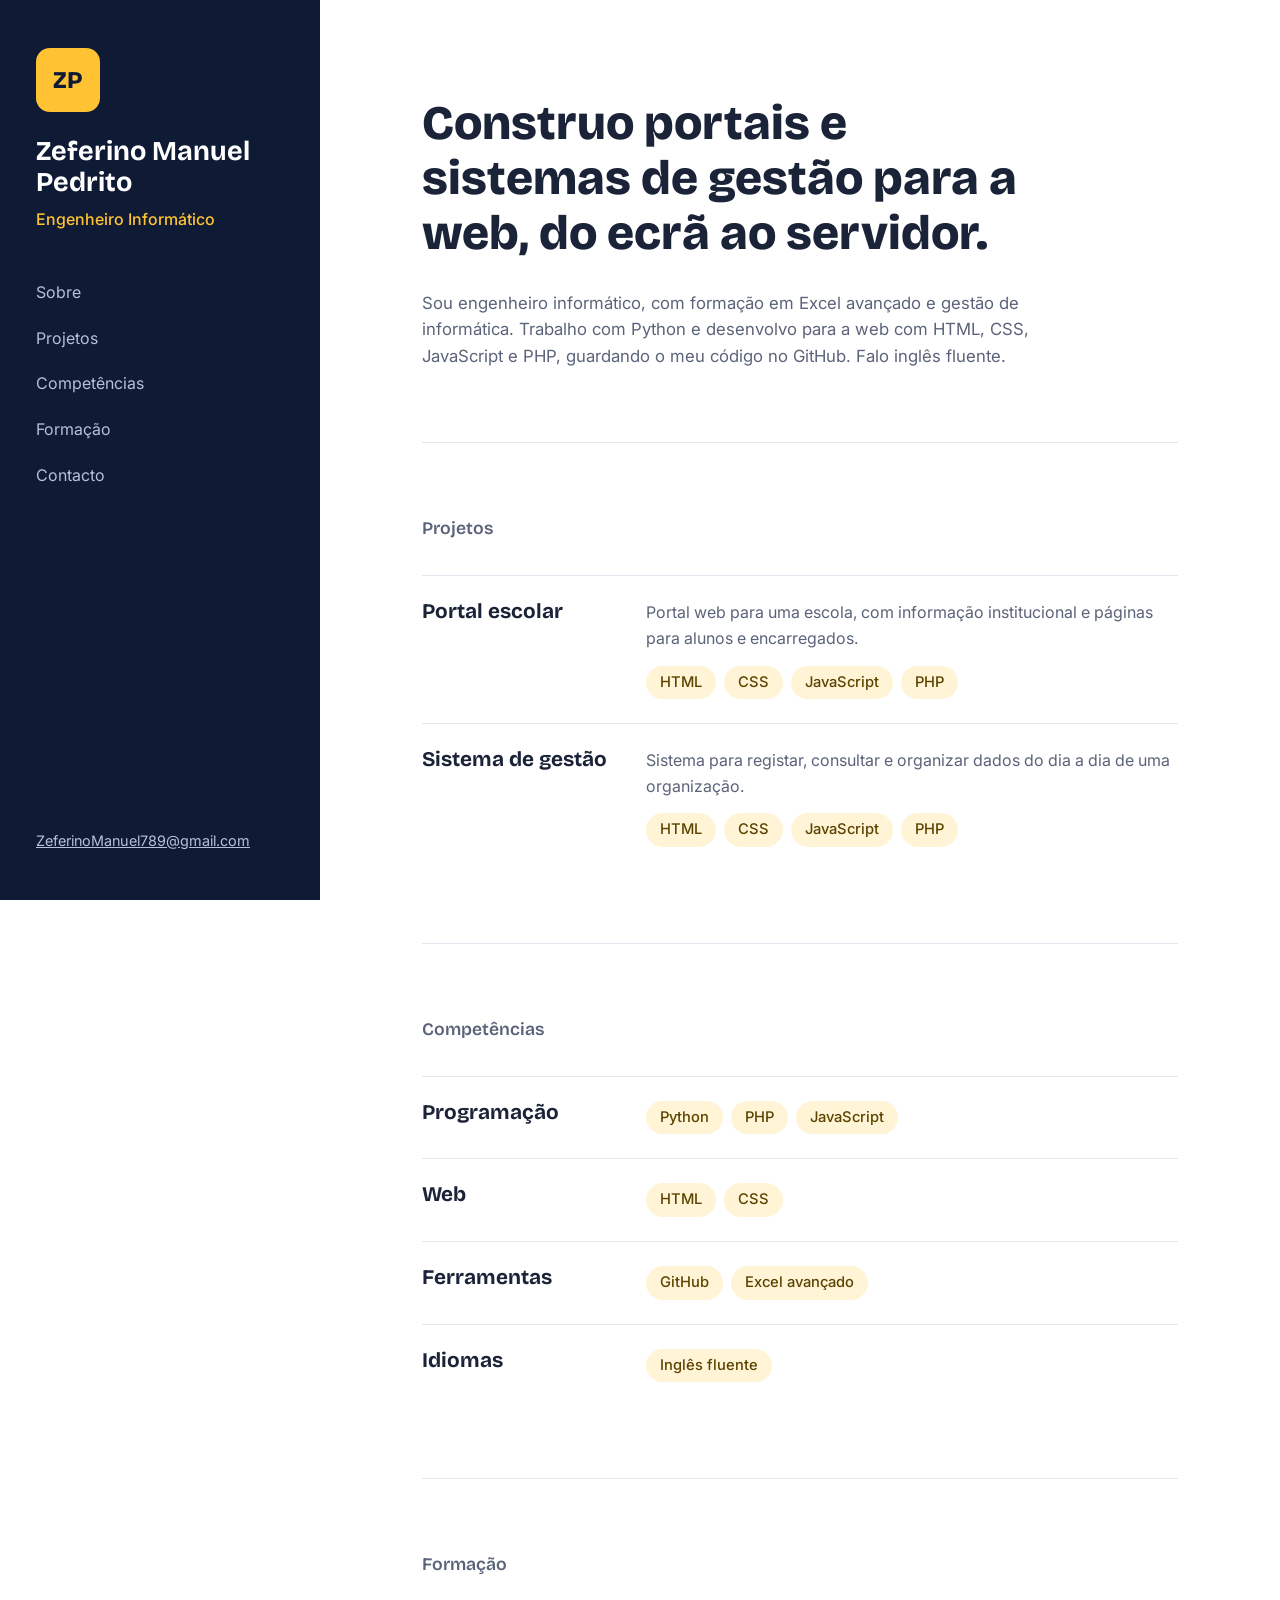
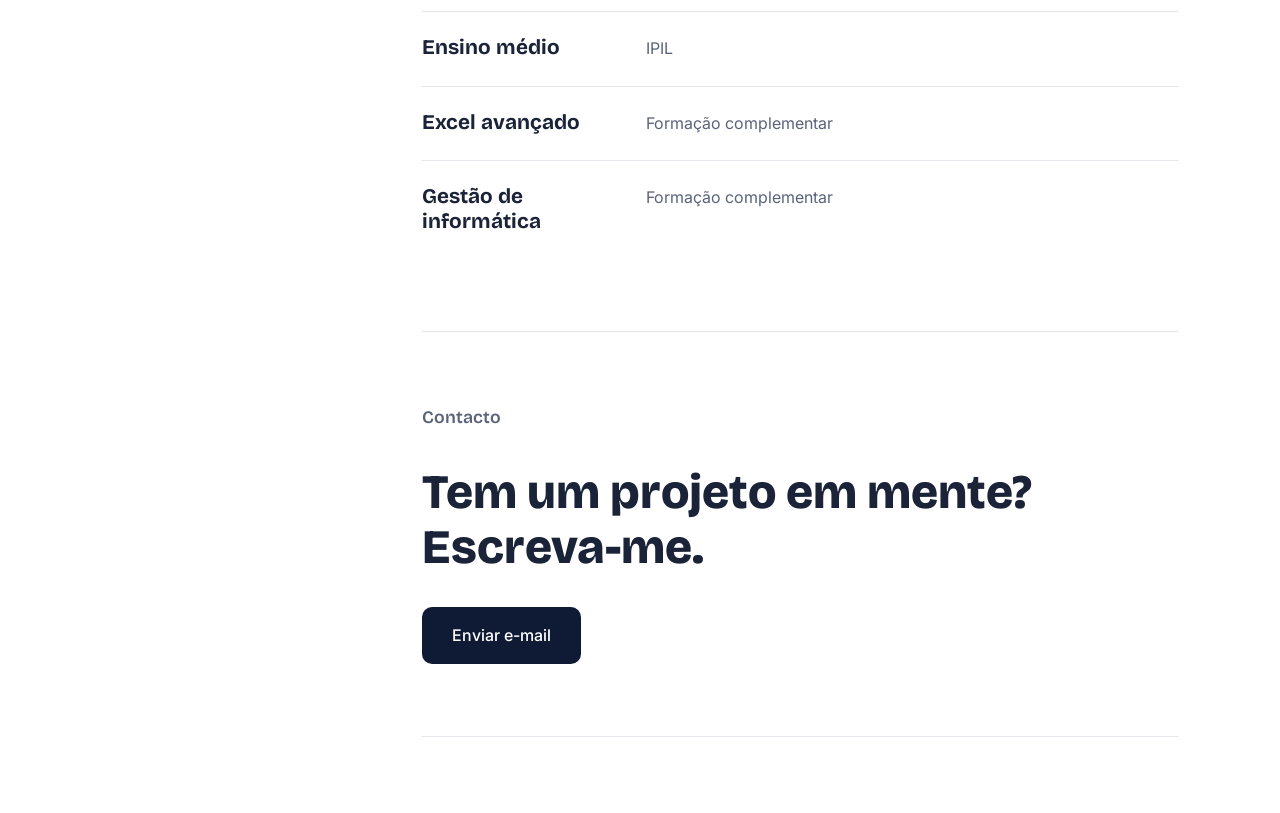
==== commit ba498c53: "Add files via upload" ====
--- a/index.html
+++ b/index.html
@@ -6,76 +6,101 @@
   <title>Zeferino Manuel Pedrito | Engenheiro Informático</title>
   <link rel="preconnect" href="https://fonts.googleapis.com">
   <link rel="preconnect" href="https://fonts.gstatic.com" crossorigin>
-  <link href="https://fonts.googleapis.com/css2?family=Sora:wght@500;700&family=Inter:wght@400;500&display=swap" rel="stylesheet">
+  <link href="https://fonts.googleapis.com/css2?family=Bricolage+Grotesque:wght@600;800&family=Inter:wght@400;500&display=swap" rel="stylesheet">
   <link rel="stylesheet" href="style.css">
 </head>
 <body>
-  <header class="topo">
-    <a class="logo" href="#inicio">Zeferino Pedrito</a>
-    <nav>
-      <a href="#projetos">Projetos</a>
-      <a href="#competencias">Competências</a>
-      <a href="#formacao">Formação</a>
-      <a href="#contacto">Contacto</a>
-    </nav>
-  </header>
+
+  <aside class="lateral">
+    <div>
+      <p class="iniciais">ZP</p>
+      <h1>Zeferino Manuel Pedrito</h1>
+      <p class="funcao">Engenheiro Informático</p>
+
+      <nav>
+        <a href="#sobre">Sobre</a>
+        <a href="#projetos">Projetos</a>
+        <a href="#competencias">Competências</a>
+        <a href="#formacao">Formação</a>
+        <a href="#contacto">Contacto</a>
+      </nav>
+    </div>
+
+    <a class="email" href="mailto:ZeferinoManuel789@gmail.com">ZeferinoManuel789@gmail.com</a>
+  </aside>
 
   <main>
-    <section class="hero" id="inicio">
-      <h1>Zeferino Manuel Pedrito</h1>
-      <p class="funcao">Engenheiro Informático</p>
-      <p class="intro">Construo portais e sistemas de gestão para a web, do front-end ao servidor.</p>
-      <a class="botao" href="#projetos">Ver projetos</a>
+    <section class="abertura" id="sobre">
+      <p class="grande">Construo portais e sistemas de gestão para a web, do ecrã ao servidor.</p>
+      <p class="texto">Sou engenheiro informático, com formação em Excel avançado e gestão de informática. Trabalho com Python e desenvolvo para a web com HTML, CSS, JavaScript e PHP, guardando o meu código no GitHub. Falo inglês fluente.</p>
     </section>
 
     <section id="projetos">
       <h2>Projetos</h2>
-      <div class="grelha">
-        <article class="cartao">
-          <h3>Portal escolar</h3>
+
+      <article class="projeto">
+        <h3>Portal escolar</h3>
+        <div>
           <p>Portal web para uma escola, com informação institucional e páginas para alunos e encarregados.</p>
-          <p class="tecnologias">HTML · CSS · JavaScript · PHP</p>
-        </article>
-        <article class="cartao">
-          <h3>Sistema de gestão</h3>
+          <ul class="etiquetas">
+            <li>HTML</li><li>CSS</li><li>JavaScript</li><li>PHP</li>
+          </ul>
+        </div>
+      </article>
+
+      <article class="projeto">
+        <h3>Sistema de gestão</h3>
+        <div>
           <p>Sistema para registar, consultar e organizar dados do dia a dia de uma organização.</p>
-          <p class="tecnologias">HTML · CSS · JavaScript · PHP</p>
-        </article>
-      </div>
+          <ul class="etiquetas">
+            <li>HTML</li><li>CSS</li><li>JavaScript</li><li>PHP</li>
+          </ul>
+        </div>
+      </article>
     </section>
 
     <section id="competencias">
       <h2>Competências</h2>
-      <ul class="lista">
-        <li>Python</li>
-        <li>HTML</li>
-        <li>CSS</li>
-        <li>JavaScript</li>
-        <li>PHP</li>
-        <li>GitHub</li>
-        <li>Excel avançado</li>
-        <li>Inglês fluente</li>
-      </ul>
+
+      <div class="linha">
+        <h3>Programação</h3>
+        <ul class="etiquetas"><li>Python</li><li>PHP</li><li>JavaScript</li></ul>
+      </div>
+      <div class="linha">
+        <h3>Web</h3>
+        <ul class="etiquetas"><li>HTML</li><li>CSS</li></ul>
+      </div>
+      <div class="linha">
+        <h3>Ferramentas</h3>
+        <ul class="etiquetas"><li>GitHub</li><li>Excel avançado</li></ul>
+      </div>
+      <div class="linha">
+        <h3>Idiomas</h3>
+        <ul class="etiquetas"><li>Inglês fluente</li></ul>
+      </div>
     </section>
 
     <section id="formacao">
       <h2>Formação</h2>
-      <ul class="tempo">
-        <li><strong>Ensino médio</strong> IPIL</li>
-        <li><strong>Excel avançado</strong> Formação complementar</li>
-        <li><strong>Gestão de informática</strong> Formação complementar</li>
-      </ul>
+
+      <div class="linha">
+        <h3>Ensino médio</h3>
+        <p>IPIL</p>
+      </div>
+      <div class="linha">
+        <h3>Excel avançado</h3>
+        <p>Formação complementar</p>
+      </div>
+      <div class="linha">
+        <h3>Gestão de informática</h3>
+        <p>Formação complementar</p>
+      </div>
     </section>
 
-    <section id="contacto">
+    <section class="contacto" id="contacto">
       <h2>Contacto</h2>
-      <p>Tem um projeto em mente? Escreva-me.</p>
-      <a class="botao" href="mailto:ZeferinoManuel789@gmail.com">ZeferinoManuel789@gmail.com</a>
+      <p class="grande">Tem um projeto em mente? Escreva-me.</p>
+      <a class="botao" href="mailto:ZeferinoManuel789@gmail.com">Enviar e-mail</a>
     </section>
-  </main>
 
-  <footer>
-    <p>© 2026 Zeferino Manuel Pedrito</p>
-  </footer>
-</body>
-</html>+    <footer>
--- a/style.css
+++ b/style.css
@@ -1,10 +1,12 @@
 :root {
-  --fundo: #0d0a1a;
-  --superficie: #181330;
-  --texto: #f1eefc;
-  --suave: #a9a3c7;
-  --acento: #ff3d7f;
-  --linha: #2b2450;
+  --tinta: #0f1a35;
+  --tinta-clara: #1a2850;
+  --dourado: #ffc233;
+  --fundo: #ffffff;
+  --texto: #1b2338;
+  --suave: #5a6379;
+  --linha: #e3e6ee;
+  --claro: #b8c0d8;
 }
 
 * { box-sizing: border-box; margin: 0; padding: 0; }
@@ -12,94 +14,124 @@
 
 body {
   font-family: "Inter", system-ui, sans-serif;
+  color: var(--texto);
   background: var(--fundo);
-  color: var(--texto);
   line-height: 1.6;
+  display: grid;
+  grid-template-columns: 320px 1fr;
 }
 
-h1, h2, h3, .logo { font-family: "Rajdhani", system-ui, sans-serif; }
+h1, h2, h3, .iniciais, .grande { font-family: "Bricolage Grotesque", system-ui, sans-serif; }
 
-a:focus-visible { outline: 3px solid var(--acento); outline-offset: 3px; }
+a:focus-visible { outline: 3px solid var(--dourado); outline-offset: 3px; }
 
-/* Cabeçalho por cima do vídeo */
-.topo {
-  position: absolute;
-  top: 0; left: 0; right: 0;
-  z-index: 10;
+/* ---------- Painel lateral fixo ---------- */
+.lateral {
+  position: sticky;
+  top: 0;
+  height: 100vh;
   display: flex;
+  flex-direction: column;
   justify-content: space-between;
-  align-items: center;
-  padding: 20px 6vw;
+  padding: 48px 36px;
+  background: var(--tinta);
+  color: #fff;
 }
-.logo { font-size: 1.6rem; font-weight: 700; color: #fff; text-decoration: none; }
-.topo nav { display: flex; gap: 22px; }
-.topo nav a { color: #fff; text-decoration: none; font-weight: 500; }
-.topo nav a:hover { color: var(--acento); }
+.iniciais {
+  display: grid;
+  place-items: center;
+  width: 64px;
+  height: 64px;
+  margin-bottom: 24px;
+  background: var(--dourado);
+  color: var(--tinta);
+  font-weight: 800;
+  font-size: 1.5rem;
+  border-radius: 14px;
+}
+.lateral h1 { font-size: 1.7rem; line-height: 1.15; }
+.funcao { margin-top: 8px; color: var(--dourado); font-weight: 500; }
 
-/* Capa com vídeo (assets/video.mp4) */
-.capa {
-  position: relative;
-  min-height: 100vh;
-  display: flex;
-  align-items: flex-end;
-  overflow: hidden;
-  background: var(--fundo);
+.lateral nav { margin-top: 40px; display: grid; gap: 4px; }
+.lateral nav a {
+  color: var(--claro);
+  text-decoration: none;
+  padding: 8px 12px;
+  margin-left: -12px;
+  border-radius: 8px;
+  transition: background 0.2s, color 0.2s;
 }
-.capa-video {
-  position: absolute;
-  inset: 0;
-  width: 100%;
-  height: 100%;
-  object-fit: cover;
+.lateral nav a:hover { background: var(--tinta-clara); color: #fff; }
+
+.email { color: var(--claro); font-size: 0.9rem; word-break: break-all; }
+.email:hover { color: var(--dourado); }
+
+/* ---------- Conteúdo ---------- */
+main { padding: 0 8vw; max-width: 980px; }
+section { padding: 72px 0; border-bottom: 1px solid var(--linha); }
+
+.abertura { padding-top: 96px; }
+.grande {
+  font-size: clamp(1.8rem, 4.2vw, 3rem);
+  font-weight: 800;
+  line-height: 1.15;
+  max-width: 20ch;
 }
-.capa-sombra {
-  position: absolute;
-  inset: 0;
-  background: linear-gradient(to top, rgba(13, 10, 26, 0.95) 0%, rgba(13, 10, 26, 0.2) 60%);
+.texto { margin-top: 28px; max-width: 60ch; color: var(--suave); font-size: 1.05rem; }
+
+h2 {
+  font-size: 1.1rem;
+  font-weight: 600;
+  color: var(--suave);
+  margin-bottom: 32px;
 }
-.capa-texto {
-  position: relative;
-  padding: 0 6vw 12vh;
-  max-width: 760px;
+
+/* Linhas: título à esquerda, conteúdo à direita */
+.projeto, .linha {
+  display: grid;
+  grid-template-columns: 200px 1fr;
+  gap: 24px;
+  padding: 24px 0;
+  border-top: 1px solid var(--linha);
 }
-.capa-texto h1 {
-  font-size: clamp(2.6rem, 8vw, 5rem);
-  line-height: 1;
-  margin-bottom: 16px;
+.projeto h3, .linha h3 { font-size: 1.3rem; line-height: 1.2; }
+.projeto p, .linha p { color: var(--suave); }
+
+/* Etiquetas */
+.etiquetas { list-style: none; display: flex; flex-wrap: wrap; gap: 8px; margin-top: 14px; }
+.linha .etiquetas { margin-top: 0; }
+.etiquetas li {
+  background: #fff4d6;
+  color: #5c4300;
+  padding: 5px 14px;
+  border-radius: 999px;
+  font-size: 0.92rem;
+  font-weight: 500;
 }
-.capa-texto p { color: var(--suave); font-size: 1.15rem; margin-bottom: 28px; }
 
+/* Contacto */
+.contacto { border-bottom: 0; }
+.contacto .grande { margin-bottom: 32px; }
 .botao {
   display: inline-block;
-  background: var(--acento);
+  background: var(--tinta);
   color: #fff;
-  padding: 14px 26px;
-  border-radius: 6px;
+  padding: 16px 30px;
+  border-radius: 10px;
   text-decoration: none;
   font-weight: 500;
-  transition: background 0.2s;
+  transition: background 0.2s, color 0.2s;
 }
-.botao:hover { background: #e02468; }
+.botao:hover { background: var(--dourado); color: var(--tinta); }
 
-main { max-width: 1000px; margin: 0 auto; padding: 0 6vw; }
-section { padding: 72px 0; }
-h2 { font-size: 2rem; margin-bottom: 28px; }
+footer { padding: 28px 0 48px; color: var(--suave); font-size: 0.9rem; border-top: 1px solid var(--linha); }
 
-.grelha { display: grid; grid-template-columns: repeat(auto-fit, minmax(240px, 1fr)); gap: 20px; }
-.cartao {
-  background: var(--superficie);
-  border: 1px solid var(--linha);
-  border-radius: 8px;
-  padding: 28px;
-  min-height: 160px;
-}
-.cartao h3 { font-size: 1.4rem; margin-bottom: 8px; }
-.cartao p, .texto { color: var(--suave); max-width: 60ch; }
-#contacto .texto { margin-bottom: 20px; }
-
-footer { text-align: center; padding: 28px; color: var(--suave); border-top: 1px solid var(--linha); font-size: 0.9rem; }
-
-@media (prefers-reduced-motion: reduce) {
-  .capa-video { display: none; }
-}
-
+/* ---------- Telemóvel ---------- */
+@media (max-width: 860px) {
+  body { grid-template-columns: 1fr; }
+  .lateral { position: static; height: auto; gap: 28px; padding: 36px 6vw; }
+  .lateral nav { display: flex; flex-wrap: wrap; gap: 4px 16px; margin-top: 24px; }
+  .lateral nav a { margin-left: 0; padding: 6px 0; }
+  main { padding: 0 6vw; }
+  .projeto, .linha { grid-template-columns: 1fr; gap: 10px; }
+}
